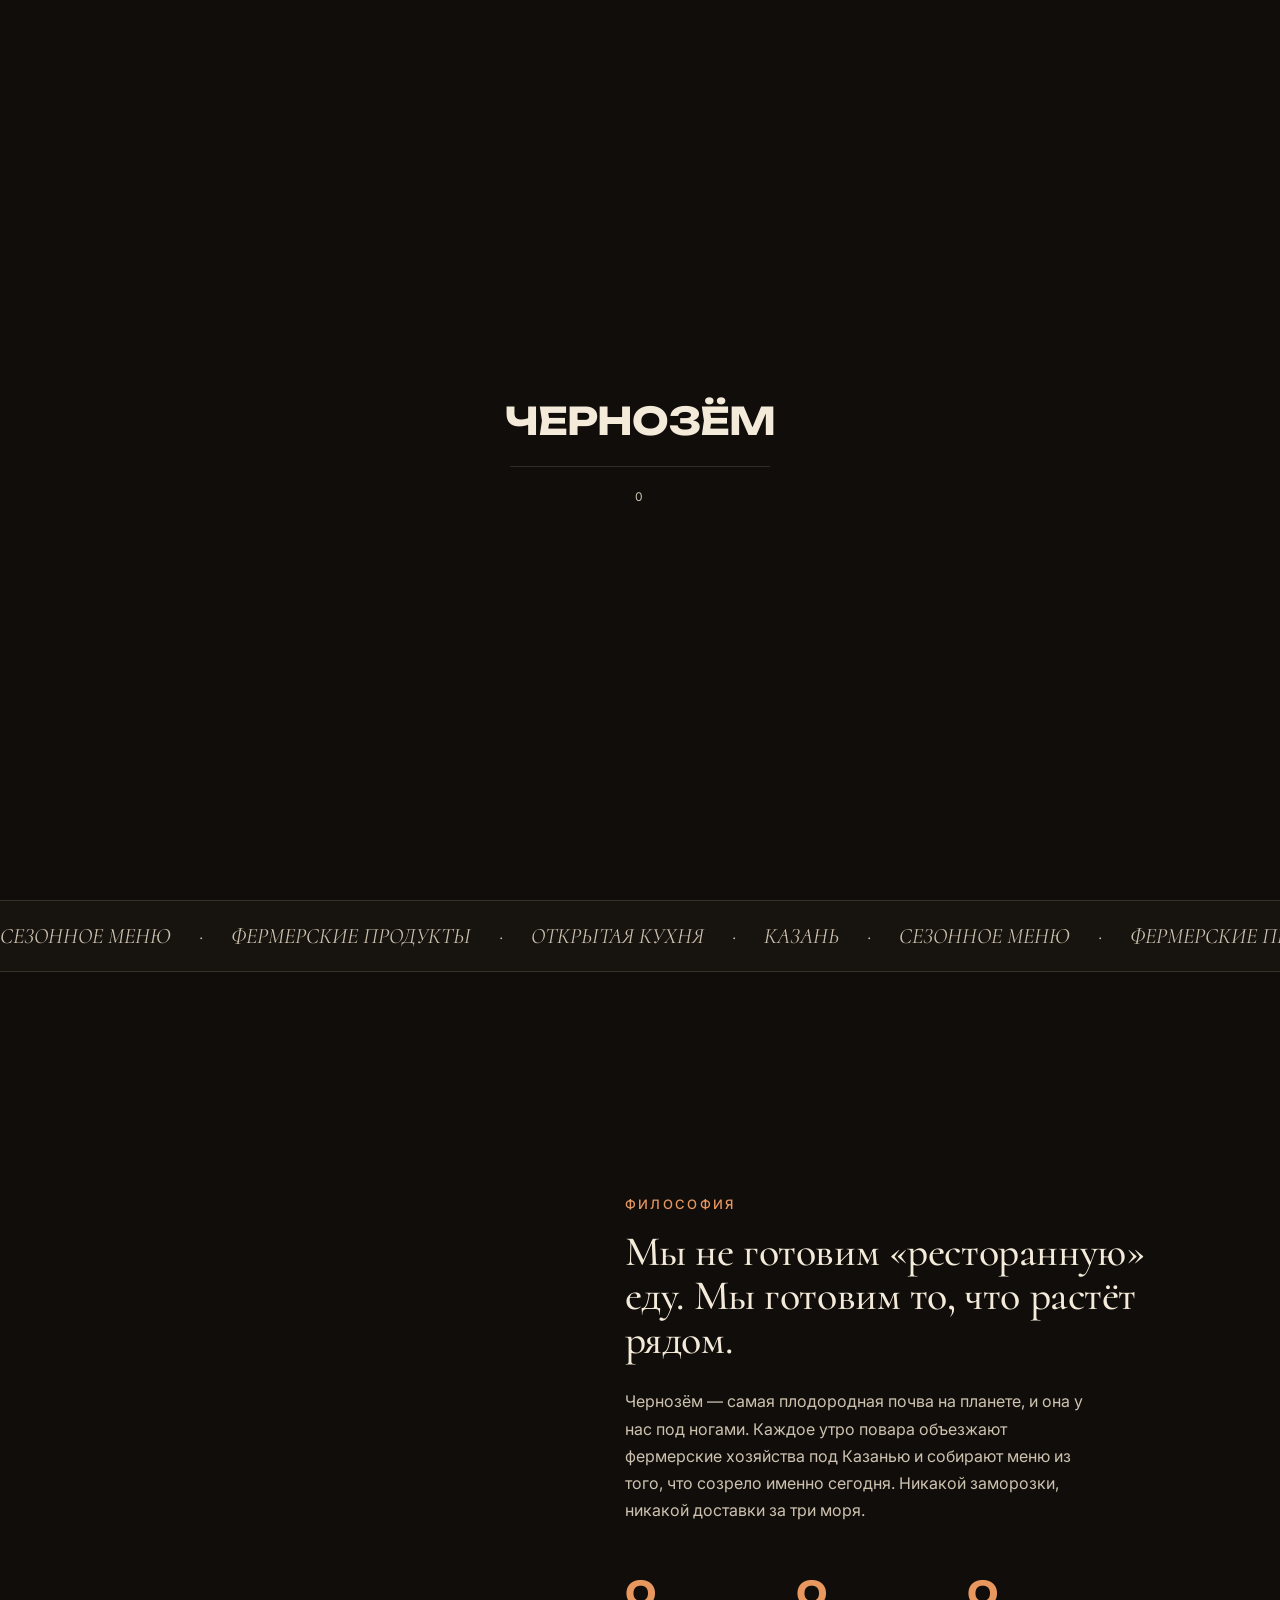
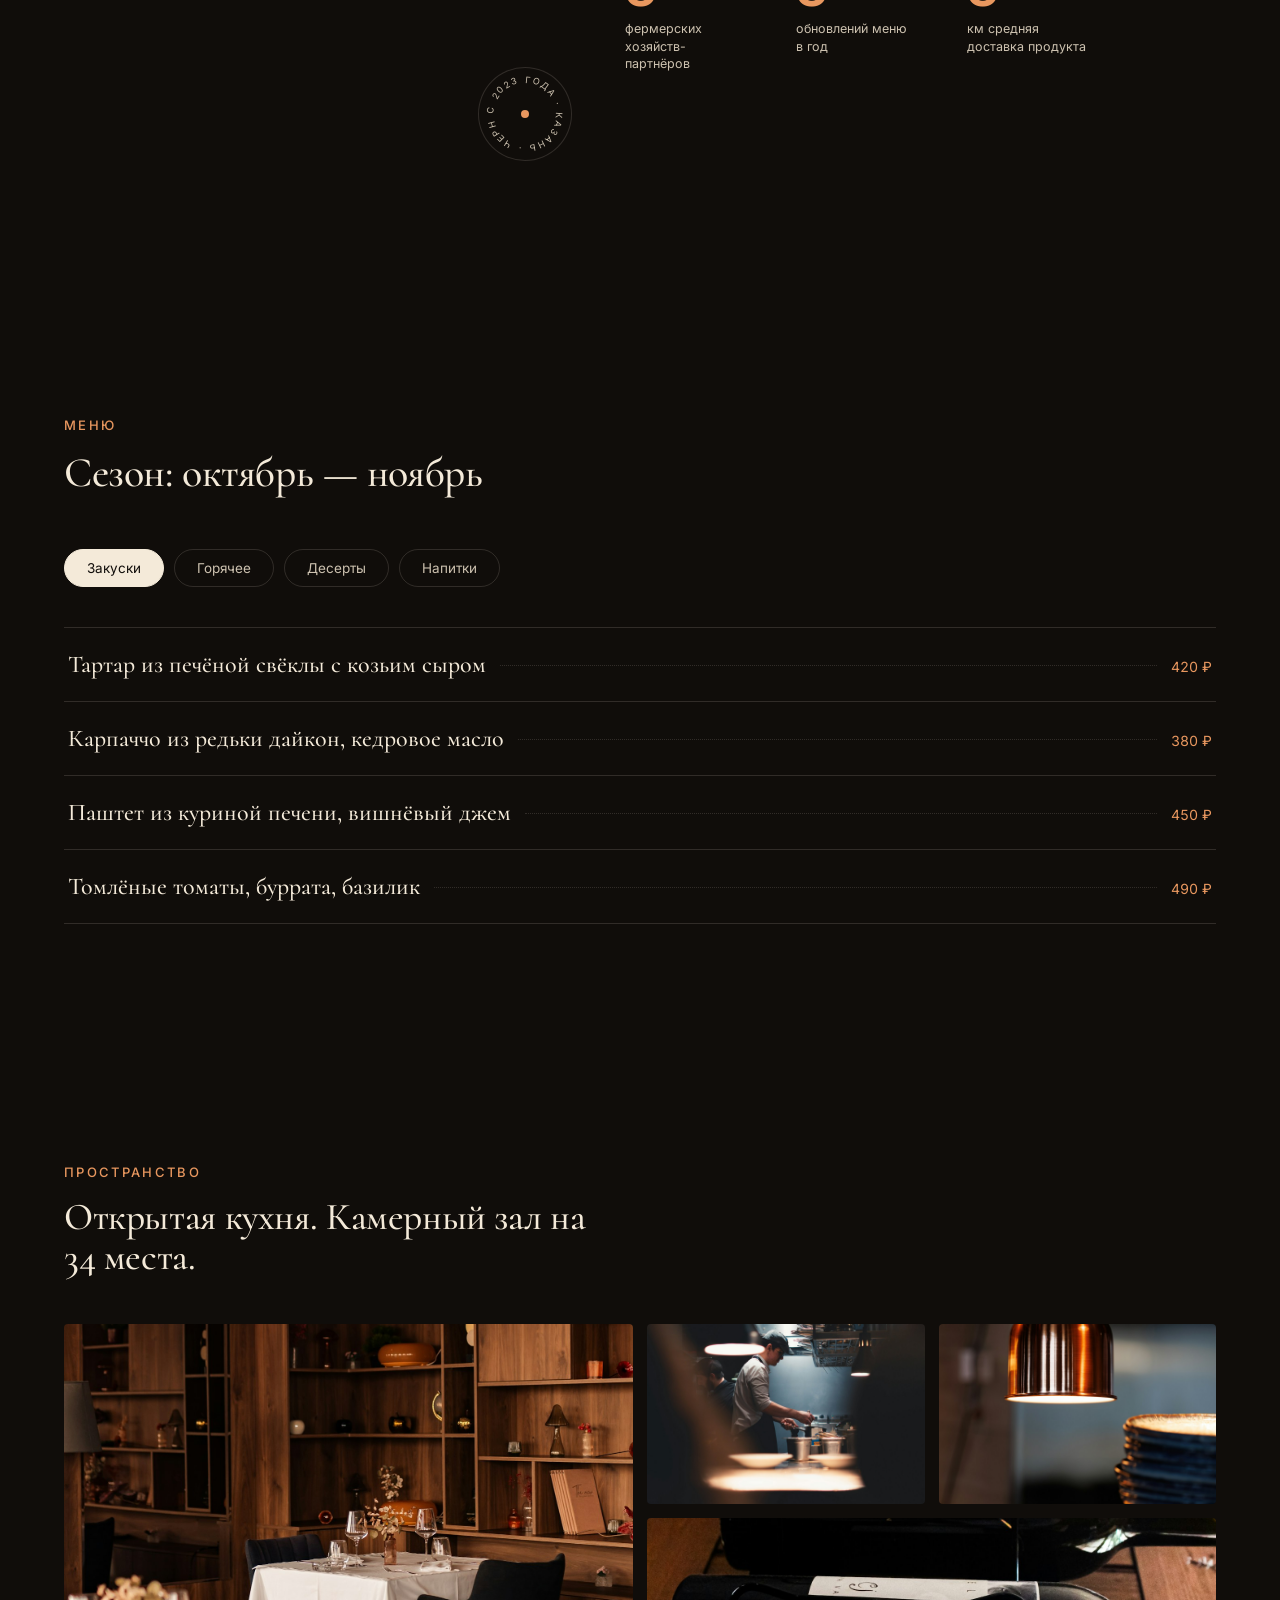
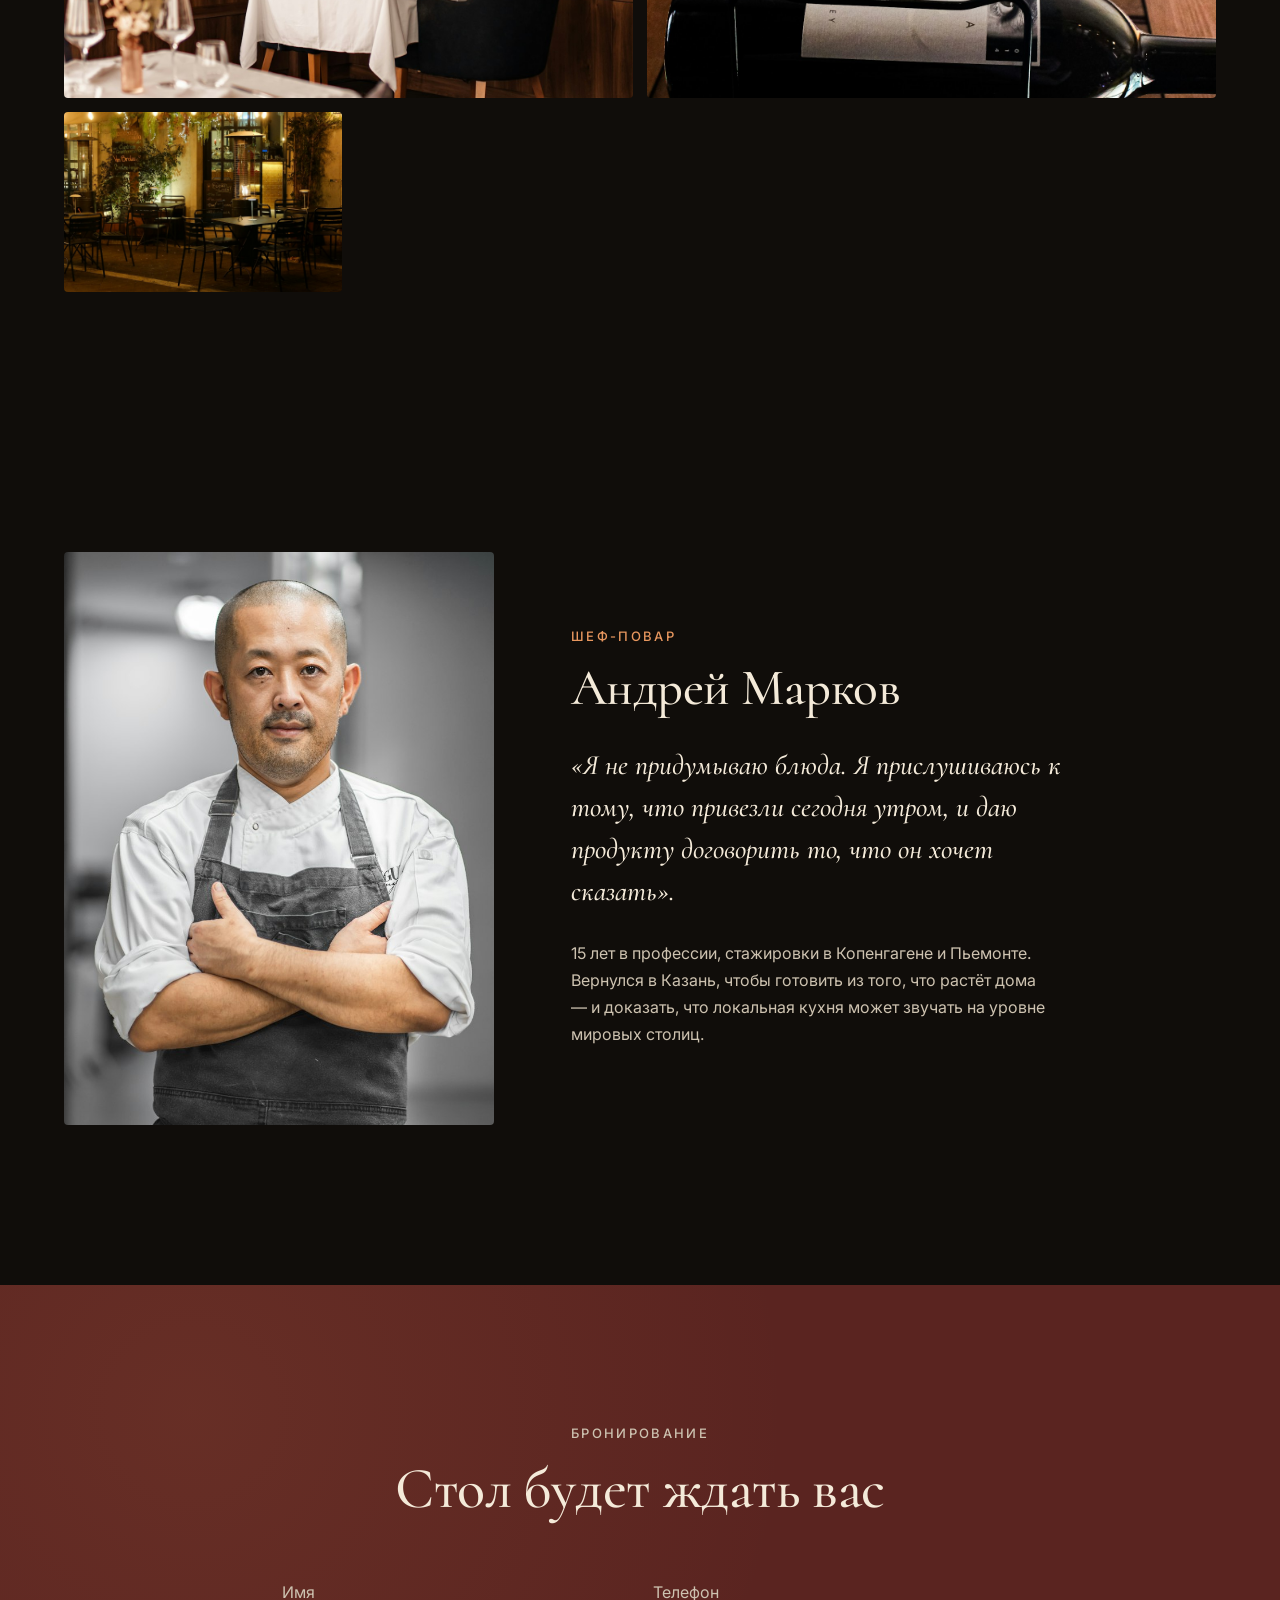
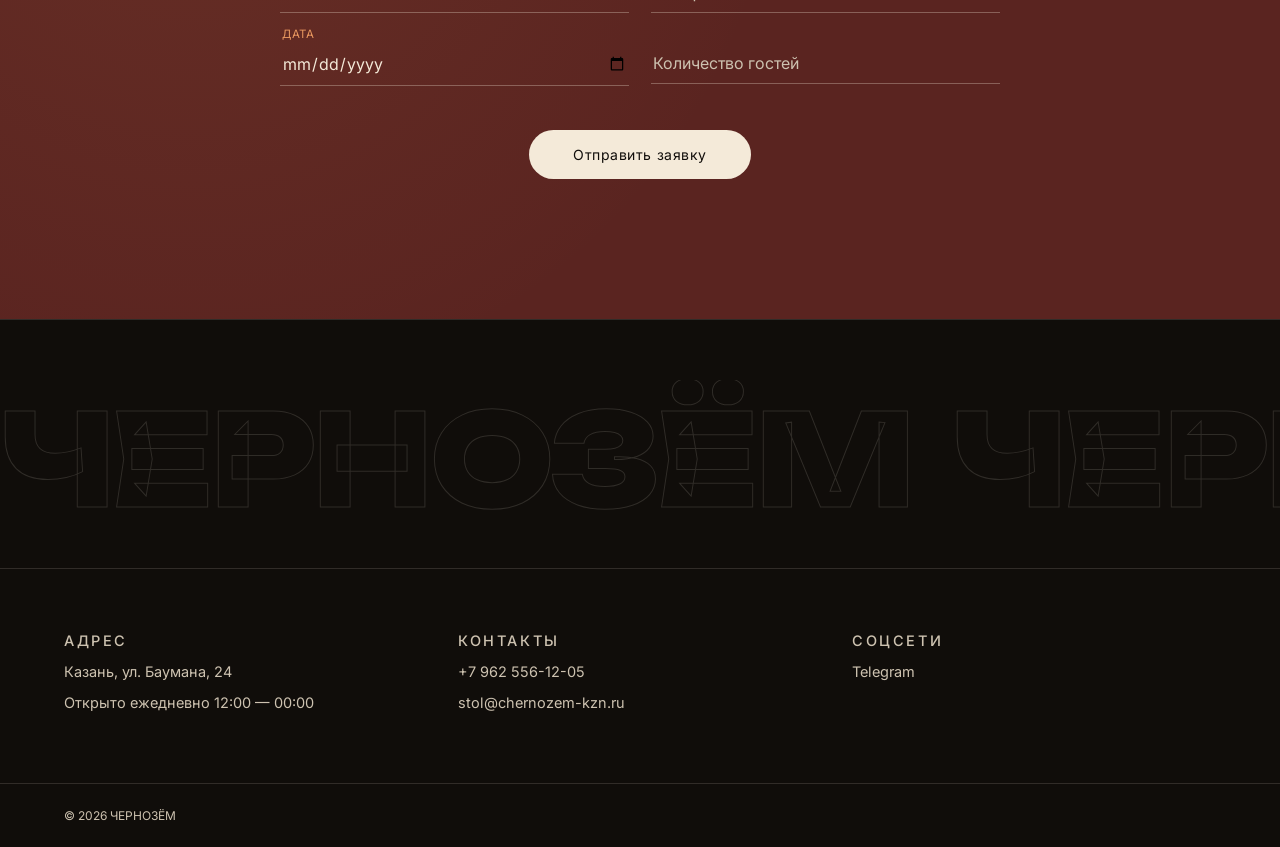
==== 01-gastro-chernozem/index.html @ 321a1db4 "Unified portfolio landing page linking all five demo sites Combines ЧЕРНОЗЁМ, FORMA, ЭФИР, ОБЪЁМ and" ====
<!DOCTYPE html>
<html lang="ru">
<head>
<meta charset="UTF-8">
<meta name="viewport" content="width=device-width, initial-scale=1.0">
<title>ЧЕРНОЗЁМ — ресторан фермерской кухни, Казань</title>
<meta name="description" content="ЧЕРНОЗЁМ — ресторан авторской кухни на местных фермерских продуктах в Казани. Сезонное меню, открытая кухня, камерный зал.">

<link rel="preconnect" href="https://fonts.googleapis.com">
<link rel="preconnect" href="https://fonts.gstatic.com" crossorigin>
<link href="https://fonts.googleapis.com/css2?family=Unbounded:wght@500;700;800;900&family=Cormorant:ital,wght@0,400;0,500;0,600;1,400;1,500;1,600&family=Inter:wght@300;400;500;600&display=swap" rel="stylesheet">

<link rel="stylesheet" href="styles.css">
<link rel="icon" href="data:image/svg+xml,<svg xmlns=%22http://www.w3.org/2000/svg%22 viewBox=%220 0 100 100%22><text y=%22.9em%22 font-size=%2290%22>⬤</text></svg>">
</head>
<body>

<div class="grain"></div>
<div class="cursor" id="cursor"><span class="cursor__label"></span></div>

<div class="preloader" id="preloader">
  <div class="preloader__mark">ЧЕРНОЗЁМ</div>
  <div class="preloader__bar"><span id="preloaderFill"></span></div>
  <div class="preloader__pct" id="preloaderPct">0</div>
</div>

<header class="header" id="header">
  <div class="header__inner">
    <a href="#top" class="header__logo">ЧЕРНОЗЁМ</a>
    <nav class="header__nav">
      <a href="#philosophy" data-cursor-hover>Философия</a>
      <a href="#menu" data-cursor-hover>Меню</a>
      <a href="#gallery" data-cursor-hover>Пространство</a>
      <a href="#chef" data-cursor-hover>Шеф</a>
    </nav>
    <a href="#reserve" class="header__cta btn-magnetic" data-cursor-hover>Забронировать</a>
    <button class="header__burger" id="burger" aria-label="Открыть меню" aria-expanded="false">
      <span></span><span></span>
    </button>
  </div>
</header>

<nav class="mobile-nav" id="mobileNav">
  <a href="#philosophy">Философия</a>
  <a href="#menu">Меню</a>
  <a href="#gallery">Пространство</a>
  <a href="#chef">Шеф</a>
  <a href="#reserve">Забронировать</a>
</nav>

<main id="top">

  <section class="hero" id="hero">
    <div class="hero__bg">
      <div class="hero__img" style="background-image:url('assets/img/hero.jpg')"></div>
      <div class="hero__overlay"></div>
    </div>
    <div class="hero__content">
      <p class="hero__eyebrow reveal-line"><span>Казань · Авторская кухня на местных продуктах</span></p>
      <h1 class="hero__title">
        <span class="split-line"><span class="split-word">ЗДЕСЬ</span></span>
        <span class="split-line"><span class="split-word split-word--accent">РАСТЁТ</span></span>
        <span class="split-line"><span class="split-word">ВКУС</span></span>
      </h1>
      <p class="hero__desc reveal-line"><span>Сезонное меню, открытая кухня и продукты от фермеров в радиусе 50&nbsp;км от Казани.</span></p>
    </div>
    <div class="hero__scroll">
      <span>Листайте</span>
      <div class="hero__scroll-line"><i></i></div>
    </div>
    <div class="hero__stats-chip">
      <span class="count-up" data-count="4.9">0</span>
      <small>рейтинг гостей</small>
    </div>
  </section>

  <div class="marquee" aria-hidden="true">
    <div class="marquee__track">
      <span>СЕЗОННОЕ МЕНЮ</span><span>·</span><span>ФЕРМЕРСКИЕ ПРОДУКТЫ</span><span>·</span><span>ОТКРЫТАЯ КУХНЯ</span><span>·</span><span>КАЗАНЬ</span><span>·</span>
      <span>СЕЗОННОЕ МЕНЮ</span><span>·</span><span>ФЕРМЕРСКИЕ ПРОДУКТЫ</span><span>·</span><span>ОТКРЫТАЯ КУХНЯ</span><span>·</span><span>КАЗАНЬ</span><span>·</span>
    </div>
  </div>

  <section class="philosophy" id="philosophy">
    <div class="philosophy__media">
      <div class="philosophy__img-wrap">
        <div class="philosophy__img" style="background-image:url('assets/img/about.jpg')"></div>
      </div>
      <div class="philosophy__badge">
        <svg viewBox="0 0 80 80" width="78" height="78"><path id="circlePath" fill="none" d="M 40,40 m -32,0 a 32,32 0 1,1 64,0 a 32,32 0 1,1 -64,0"/><text font-size="9.2" letter-spacing="2"><textPath href="#circlePath">С 2023 ГОДА · КАЗАНЬ · ЧЕРНОЗЁМ ·</textPath></text></svg>
        <span class="philosophy__badge-dot"></span>
      </div>
    </div>
    <div class="philosophy__text">
      <p class="eyebrow">Философия</p>
      <h2 class="reveal-up">Мы не готовим «ресторанную» еду. Мы готовим то, что растёт рядом.</h2>
      <p class="philosophy__p reveal-up">Чернозём — самая плодородная почва на планете, и она у нас под ногами. Каждое утро повара объезжают фермерские хозяйства под Казанью и собирают меню из того, что созрело именно сегодня. Никакой заморозки, никакой доставки за три моря.</p>
      <div class="philosophy__stats">
        <div><span class="count-up" data-count="27">0</span><small>фермерских хозяйств-партнёров</small></div>
        <div><span class="count-up" data-count="6">0</span><small>обновлений меню в год</small></div>
        <div><span class="count-up" data-count="0">0</span><small>км средняя доставка продукта</small></div>
      </div>
    </div>
  </section>

  <section class="menu" id="menu">
    <div class="menu__head">
      <p class="eyebrow">Меню</p>
      <h2 class="reveal-up">Сезон: октябрь — ноябрь</h2>
    </div>
    <div class="menu__tabs" role="tablist">
      <button class="menu__tab is-active" data-tab="zakuski" role="tab" aria-selected="true" data-cursor-hover>Закуски</button>
      <button class="menu__tab" data-tab="glavnoe" role="tab" aria-selected="false" data-cursor-hover>Горячее</button>
      <button class="menu__tab" data-tab="desert" role="tab" aria-selected="false" data-cursor-hover>Десерты</button>
      <button class="menu__tab" data-tab="napitki" role="tab" aria-selected="false" data-cursor-hover>Напитки</button>
    </div>

    <div class="menu__panel is-active" data-panel="zakuski">
      <div class="menu__item" data-cursor-hover data-thumb="assets/img/dish-1.jpg">
        <span class="menu__item-name">Тартар из печёной свёклы с козьим сыром</span>
        <span class="menu__item-dots"></span>
        <span class="menu__item-price">420 ₽</span>
      </div>
      <div class="menu__item" data-cursor-hover data-thumb="assets/img/dish-2.jpg">
        <span class="menu__item-name">Карпаччо из редьки дайкон, кедровое масло</span>
        <span class="menu__item-dots"></span>
        <span class="menu__item-price">380 ₽</span>
      </div>
      <div class="menu__item" data-cursor-hover data-thumb="assets/img/dish-3.jpg">
        <span class="menu__item-name">Паштет из куриной печени, вишнёвый джем</span>
        <span class="menu__item-dots"></span>
        <span class="menu__item-price">450 ₽</span>
      </div>
      <div class="menu__item" data-cursor-hover data-thumb="assets/img/dish-4.jpg">
        <span class="menu__item-name">Томлёные томаты, буррата, базилик</span>
        <span class="menu__item-dots"></span>
        <span class="menu__item-price">490 ₽</span>
      </div>
    </div>

    <div class="menu__panel" data-panel="glavnoe">
      <div class="menu__item" data-cursor-hover data-thumb="assets/img/dish-5.jpg">
        <span class="menu__item-name">Щека говяжья 12 часов, пюре из топинамбура</span>
        <span class="menu__item-dots"></span>
        <span class="menu__item-price">890 ₽</span>
      </div>
      <div class="menu__item" data-cursor-hover data-thumb="assets/img/dish-6.jpg">
        <span class="menu__item-name">Судак на углях, соус из печёного перца</span>
        <span class="menu__item-dots"></span>
        <span class="menu__item-price">760 ₽</span>
      </div>
      <div class="menu__item" data-cursor-hover data-thumb="assets/img/dish-1.jpg">
        <span class="menu__item-name">Утиная грудка, тыква, чернослив</span>
        <span class="menu__item-dots"></span>
        <span class="menu__item-price">820 ₽</span>
      </div>
      <div class="menu__item" data-cursor-hover data-thumb="assets/img/dish-2.jpg">
        <span class="menu__item-name">Ризотто с белыми грибами и трюфелем</span>
        <span class="menu__item-dots"></span>
        <span class="menu__item-price">680 ₽</span>
      </div>
    </div>

    <div class="menu__panel" data-panel="desert">
      <div class="menu__item" data-cursor-hover data-thumb="assets/img/dish-3.jpg">
        <span class="menu__item-name">Медовик на ржаной муке, облепиха</span>
        <span class="menu__item-dots"></span>
        <span class="menu__item-price">340 ₽</span>
      </div>
      <div class="menu__item" data-cursor-hover data-thumb="assets/img/dish-4.jpg">
        <span class="menu__item-name">Яблочный шарлотт, крем из топлёного молока</span>
        <span class="menu__item-dots"></span>
        <span class="menu__item-price">310 ₽</span>
      </div>
      <div class="menu__item" data-cursor-hover data-thumb="assets/img/dish-5.jpg">
        <span class="menu__item-name">Тыквенный чизкейк, карамель на масле</span>
        <span class="menu__item-dots"></span>
        <span class="menu__item-price">360 ₽</span>
      </div>
    </div>

    <div class="menu__panel" data-panel="napitki">
      <div class="menu__item" data-cursor-hover data-thumb="assets/img/dish-6.jpg">
        <span class="menu__item-name">Морс из тёрна и чёрной смородины</span>
        <span class="menu__item-dots"></span>
        <span class="menu__item-price">220 ₽</span>
      </div>
      <div class="menu__item" data-cursor-hover data-thumb="assets/img/dish-1.jpg">
        <span class="menu__item-name">Травяной чай с полевыми травами региона</span>
        <span class="menu__item-dots"></span>
        <span class="menu__item-price">190 ₽</span>
      </div>
      <div class="menu__item" data-cursor-hover data-thumb="assets/img/dish-2.jpg">
        <span class="menu__item-name">Сидр фермерский, яблоко/груша</span>
        <span class="menu__item-dots"></span>
        <span class="menu__item-price">280 ₽</span>
      </div>
    </div>

    <div class="menu__thumb" id="menuThumb"><div class="menu__thumb-img"></div></div>
  </section>

  <section class="gallery" id="gallery">
    <div class="gallery__head">
      <p class="eyebrow">Пространство</p>
      <h2 class="reveal-up">Открытая кухня. Камерный зал на 34 места.</h2>
    </div>
    <div class="gallery__grid">
      <button class="gallery__item gallery__item--big" data-full="assets/img/gallery-1.jpg" data-cursor-hover>
        <img src="assets/img/gallery-1.jpg" alt="Зал ресторана Чернозём" loading="lazy">
        <span class="gallery__label">Зал</span>
      </button>
      <button class="gallery__item" data-full="assets/img/gallery-2.jpg" data-cursor-hover>
        <img src="assets/img/gallery-2.jpg" alt="Открытая кухня" loading="lazy">
        <span class="gallery__label">Кухня</span>
      </button>
      <button class="gallery__item" data-full="assets/img/gallery-3.jpg" data-cursor-hover>
        <img src="assets/img/gallery-3.jpg" alt="Подача блюда" loading="lazy">
        <span class="gallery__label">Подача</span>
      </button>
      <button class="gallery__item gallery__item--wide" data-full="assets/img/gallery-4.jpg" data-cursor-hover>
        <img src="assets/img/gallery-4.jpg" alt="Барная стойка" loading="lazy">
        <span class="gallery__label">Бар</span>
      </button>
      <button class="gallery__item" data-full="assets/img/gallery-5.jpg" data-cursor-hover>
        <img src="assets/img/gallery-5.jpg" alt="Терраса" loading="lazy">
        <span class="gallery__label">Терраса</span>
      </button>
    </div>
  </section>

  <section class="chef" id="chef">
    <div class="chef__portrait">
      <div class="chef__img" style="background-image:url('assets/img/chef.jpg')"></div>
    </div>
    <div class="chef__content">
      <p class="eyebrow">Шеф-повар</p>
      <h2 class="reveal-up">Андрей Марков</h2>
      <p class="chef__quote reveal-up">«Я не придумываю блюда. Я прислушиваюсь к тому, что привезли сегодня утром, и даю продукту договорить то, что он хочет сказать».</p>
      <p class="chef__bio reveal-up">15 лет в профессии, стажировки в Копенгагене и Пьемонте. Вернулся в Казань, чтобы готовить из того, что растёт дома — и доказать, что локальная кухня может звучать на уровне мировых столиц.</p>
    </div>
  </section>

  <section class="reserve" id="reserve">
    <div class="reserve__inner">
      <p class="eyebrow eyebrow--light">Бронирование</p>
      <h2 class="reveal-up">Стол будет ждать вас</h2>
      <form class="reserve__form" id="reserveForm" novalidate>
        <div class="field">
          <input type="text" id="r-name" name="name" required placeholder=" ">
          <label for="r-name">Имя</label>
          <span class="field__error">Введите имя</span>
        </div>
        <div class="field">
          <input type="tel" id="r-phone" name="phone" required placeholder=" ">
          <label for="r-phone">Телефон</label>
          <span class="field__error">Введите телефон для подтверждения</span>
        </div>
        <div class="field">
          <input type="date" id="r-date" name="date" required placeholder=" ">
          <label for="r-date">Дата</label>
          <span class="field__error">Выберите дату</span>
        </div>
        <div class="field">
          <select id="r-guests" name="guests" required>
            <option value="" disabled selected hidden></option>
            <option>1 гость</option>
            <option>2 гостя</option>
            <option>3–4 гостя</option>
            <option>5+ гостей</option>
          </select>
          <label for="r-guests">Количество гостей</label>
        </div>
        <button type="submit" class="btn-magnetic reserve__submit" data-cursor-hover>
          <span>Отправить заявку</span>
        </button>
      </form>
      <div class="reserve__success" id="reserveSuccess">
        <p>Заявка получена. Мы перезвоним в течение 20 минут, чтобы подтвердить бронь.</p>
      </div>
    </div>
  </section>

</main>

<footer class="footer">
  <div class="footer__marquee" aria-hidden="true">
    <div class="footer__marquee-track"><span>ЧЕРНОЗЁМ</span><span>ЧЕРНОЗЁМ</span><span>ЧЕРНОЗЁМ</span><span>ЧЕРНОЗЁМ</span></div>
  </div>
  <div class="footer__grid">
    <div>
      <p class="eyebrow eyebrow--light">Адрес</p>
      <p>Казань, ул. Баумана, 24</p>
      <p>Открыто ежедневно 12:00 — 00:00</p>
    </div>
    <div>
      <p class="eyebrow eyebrow--light">Контакты</p>
      <p><a href="tel:+79625561205" data-cursor-hover>+7 962 556-12-05</a></p>
      <p><a href="mailto:stol@chernozem-kzn.ru" data-cursor-hover>stol@chernozem-kzn.ru</a></p>
    </div>
    <div>
      <p class="eyebrow eyebrow--light">Соцсети</p>
      <p><a href="https://t.me/chernozemkazan" target="_blank" rel="noopener" data-cursor-hover>Telegram</a></p>
    </div>
  </div>
  <div class="footer__bottom">
    <span>© 2026 ЧЕРНОЗЁМ</span>
  </div>
</footer>

<div class="lightbox" id="lightbox">
  <button class="lightbox__close" id="lightboxClose" aria-label="Закрыть">✕</button>
  <img src="" alt="" id="lightboxImg">
</div>

<script src="https://cdnjs.cloudflare.com/ajax/libs/gsap/3.12.5/gsap.min.js"></script>
<script src="https://cdnjs.cloudflare.com/ajax/libs/gsap/3.12.5/ScrollTrigger.min.js"></script>
<script src="https://cdn.jsdelivr.net/npm/lenis@1.1.14/dist/lenis.min.js"></script>
<script src="script.js"></script>
</body>
</html>
---- 01-gastro-chernozem/styles.css ----
/* ===== Tokens ===== */
:root{
  --bg: #100d0a;
  --bg-soft: #17130f;
  --cream: #f4ead9;
  --cream-dim: #cdc2b0;
  --terracotta: #c7703c;
  --terracotta-light: #e8975f;
  --wine: #5a2420;
  --line: rgba(244,234,217,0.14);
  --ease: cubic-bezier(.16,1,.3,1);
  --ease-soft: cubic-bezier(.22,1,.36,1);
  --container: 1280px;
  --gutter: clamp(20px, 5vw, 64px);
}

*{box-sizing:border-box; margin:0; padding:0;}
html{scroll-behavior:auto;}
body{
  background: var(--bg);
  color: var(--cream);
  font-family:'Inter', sans-serif;
  font-weight:400;
  overflow-x:hidden;
  cursor:none;
}
@media (max-width: 860px){ body{ cursor:auto; } }

h1,h2,h3{
  font-family:'Cormorant', serif;
  font-weight:500;
  line-height:1.05;
  letter-spacing:-0.01em;
}
a{ color:inherit; text-decoration:none; }
img{max-width:100%; display:block;}
button{font-family:inherit; background:none; border:none; color:inherit; cursor:pointer;}
section{position:relative;}
.eyebrow{
  font-size:13px; letter-spacing:.18em; text-transform:uppercase;
  color: var(--terracotta-light); font-weight:500; margin-bottom:18px;
}
.eyebrow--light{ color: var(--cream-dim); }

/* ===== Grain overlay ===== */
.grain{
  position:fixed; inset:0; z-index:9000; pointer-events:none;
  opacity:.05; mix-blend-mode:overlay;
  background-image:url("data:image/svg+xml,%3Csvg xmlns='http://www.w3.org/2000/svg' width='120' height='120'%3E%3Cfilter id='n'%3E%3CfeTurbulence type='fractalNoise' baseFrequency='0.9' numOctaves='2' stitchTiles='stitch'/%3E%3C/filter%3E%3Crect width='100%25' height='100%25' filter='url(%23n)'/%3E%3C/svg%3E");
}

/* ===== Custom cursor ===== */
.cursor{
  position:fixed; top:0; left:0; width:10px; height:10px; border-radius:50%;
  background:var(--cream); pointer-events:none; z-index:9999;
  transform:translate(-50%,-50%);
  transition: width .3s var(--ease), height .3s var(--ease), background .3s var(--ease);
  display:flex; align-items:center; justify-content:center;
  mix-blend-mode:difference;
}
.cursor__label{ font-size:12px; letter-spacing:.05em; opacity:0; white-space:nowrap; color:#0d0d0d; transition:opacity .2s; }
.cursor.is-hover{ width:72px; height:72px; background:var(--terracotta-light); }
.cursor.is-hover .cursor__label{ opacity:1; }
@media (max-width: 860px){ .cursor{ display:none; } }

/* ===== Preloader ===== */
.preloader{
  position:fixed; inset:0; z-index:10000; background:var(--bg);
  display:flex; flex-direction:column; align-items:center; justify-content:center; gap:22px;
}
.preloader__mark{
  font-family:'Unbounded', sans-serif; font-weight:700; font-size:clamp(24px,4vw,38px); letter-spacing:-.02em;
}
.preloader__bar{ width:min(260px, 60vw); height:1px; background:var(--line); position:relative; }
.preloader__bar span{ position:absolute; left:0; top:0; height:100%; width:0%; background:var(--terracotta-light); }
.preloader__pct{ font-size:12px; letter-spacing:.1em; color:var(--cream-dim); }

/* ===== Header ===== */
.header{
  position:fixed; top:0; left:0; right:0; z-index:500;
  padding: 22px var(--gutter);
  display:flex; justify-content:center;
  transition: transform .5s var(--ease), background .4s ease, padding .4s ease;
}
.header.is-scrolled{ background:rgba(16,13,10,.75); backdrop-filter:blur(10px); padding-top:14px; padding-bottom:14px; }
.header.is-hidden{ transform:translateY(-120%); }
.header__inner{ width:100%; max-width:var(--container); display:flex; align-items:center; justify-content:space-between; }
.header__logo{ font-family:'Unbounded', sans-serif; font-weight:700; font-size:15px; letter-spacing:-.01em; }
.header__nav{ display:flex; gap:34px; }
.header__nav a{ font-size:14px; color:var(--cream-dim); position:relative; padding-bottom:3px; }
.header__nav a::after{ content:''; position:absolute; left:0; bottom:0; width:0; height:1px; background:var(--terracotta-light); transition:width .35s var(--ease); }
.header__nav a:hover{ color:var(--cream); }
.header__nav a:hover::after{ width:100%; }
.header__cta{
  border:1px solid var(--line); padding:11px 24px; border-radius:999px; font-size:13px;
  letter-spacing:.03em; position:relative; overflow:hidden;
}
.header__burger{ display:none; flex-direction:column; gap:5px; width:28px; }
.header__burger span{ height:1px; background:var(--cream); width:100%; transition:transform .3s, opacity .3s; }

.mobile-nav{
  position:fixed; inset:0; z-index:490; background:var(--bg);
  display:flex; flex-direction:column; align-items:flex-start; justify-content:center; gap:26px;
  padding: 0 var(--gutter);
  transform:translateY(-100%); transition:transform .5s var(--ease);
}
.mobile-nav.is-open{ transform:translateY(0); }
.mobile-nav a{ font-family:'Cormorant', serif; font-style:italic; font-size:36px; }

@media (max-width:860px){
  .header__nav, .header__cta{ display:none; }
  .header__burger{ display:flex; }
}

/* ===== Buttons ===== */
.btn-magnetic{ display:inline-flex; align-items:center; justify-content:center; will-change:transform; }

/* ===== Hero ===== */
.hero{
  height:100svh; min-height:640px; display:flex; align-items:flex-end;
  padding: 0 var(--gutter) 90px;
  position:relative; overflow:hidden;
}
.hero__bg{ position:absolute; inset:0; z-index:0; }
.hero__img{
  position:absolute; inset:-10% -10% -10% -10%; background-size:cover; background-position:center;
  background-color:#2a1f16;
  background-image:
    linear-gradient(160deg, rgba(90,36,32,.55), rgba(16,13,10,.75)),
    url('assets/img/hero.jpg');
  will-change:transform;
}
.hero__overlay{ position:absolute; inset:0; background:linear-gradient(0deg, var(--bg) 0%, rgba(16,13,10,.15) 45%, rgba(16,13,10,.35) 100%); }
.hero__content{ position:relative; z-index:2; max-width:var(--container); width:100%; margin:0 auto; }
.hero__eyebrow{ overflow:hidden; margin-bottom:22px; }
.hero__eyebrow span{ display:inline-block; font-size:14px; letter-spacing:.14em; text-transform:uppercase; color:var(--terracotta-light); }
.hero__title{
  font-family:'Unbounded', sans-serif; font-weight:800;
  font-size:clamp(50px, 9.5vw, 118px); line-height:.98; letter-spacing:-.03em; text-transform:uppercase;
}
.hero__title .split-line{ display:block; overflow:hidden; }
.hero__title .split-word{ display:inline-block; }
.split-word--accent{
  font-family:'Cormorant', serif; font-style:italic; font-weight:500;
  color:var(--terracotta-light); text-transform:none; letter-spacing:0;
}
.hero__desc{ overflow:hidden; margin-top:26px; max-width:460px; }
.hero__desc span{ display:inline-block; font-size:17px; color:var(--cream-dim); line-height:1.5; }

.hero__scroll{
  position:absolute; right:var(--gutter); bottom:40px; z-index:2;
  display:flex; flex-direction:column; align-items:center; gap:12px;
  font-size:11px; letter-spacing:.12em; text-transform:uppercase; color:var(--cream-dim);
}
.hero__scroll-line{ width:1px; height:50px; background:var(--line); position:relative; overflow:hidden; }
.hero__scroll-line i{ position:absolute; top:-50%; left:0; width:100%; height:50%; background:var(--terracotta-light); animation:scrollLine 1.8s ease-in-out infinite; }
@keyframes scrollLine{ 0%{top:-50%;} 100%{top:100%;} }

.hero__stats-chip{
  position:absolute; left:var(--gutter); bottom:40px; z-index:2;
  display:flex; align-items:baseline; gap:10px;
}
.hero__stats-chip .count-up{ font-family:'Unbounded', sans-serif; font-weight:700; font-size:28px; color:var(--terracotta-light); }
.hero__stats-chip small{ font-size:12px; color:var(--cream-dim); max-width:80px; line-height:1.3; }

@media (max-width:640px){
  .hero{ align-items:center; padding-bottom:40px; }
  .hero__stats-chip, .hero__scroll{ display:none; }
}

/* ===== Marquee ===== */
.marquee{ border-top:1px solid var(--line); border-bottom:1px solid var(--line); padding:22px 0; overflow:hidden; background:var(--bg-soft); }
.marquee__track{ display:flex; width:max-content; gap:28px; animation: marquee 26s linear infinite; }
.marquee__track span{ font-family:'Cormorant', serif; font-style:italic; font-size:22px; color:var(--cream-dim); white-space:nowrap; }
@keyframes marquee{ from{ transform:translateX(0); } to{ transform:translateX(-50%); } }
@media (prefers-reduced-motion: reduce){ .marquee__track{ animation:none; } }

/* ===== Philosophy ===== */
.philosophy{
  display:grid; grid-template-columns: .9fr 1.1fr; gap:clamp(30px,6vw,90px);
  padding:160px var(--gutter); max-width:var(--container); margin:0 auto;
  align-items:center;
}
.philosophy__media{ position:relative; }
.philosophy__img-wrap{ aspect-ratio: 4/5; overflow:hidden; border-radius:4px; clip-path: inset(0 0 100% 0); }
.philosophy__img{ width:100%; height:100%; background-size:cover; background-position:center; background-color:#2a211a; transform:scale(1.15); }
.philosophy__badge{
  position:absolute; right:-24px; bottom:-24px; width:94px; height:94px;
  background:var(--bg); border:1px solid var(--line); border-radius:50%;
  display:flex; align-items:center; justify-content:center;
}
.philosophy__badge svg{ animation: spin 14s linear infinite; fill:var(--cream-dim); }
.philosophy__badge-dot{ position:absolute; width:8px; height:8px; border-radius:50%; background:var(--terracotta-light); }
@keyframes spin{ to{ transform:rotate(360deg); } }
@media (prefers-reduced-motion: reduce){ .philosophy__badge svg{ animation:none; } }

.philosophy__text h2{ font-size:clamp(28px,3.4vw,42px); margin-bottom:26px; max-width:520px; }
.philosophy__p{ color:var(--cream-dim); font-size:16px; line-height:1.7; max-width:480px; margin-bottom:48px; }
.philosophy__stats{ display:flex; gap:clamp(20px,4vw,52px); flex-wrap:wrap; }
.philosophy__stats .count-up{ display:block; font-family:'Unbounded', sans-serif; font-weight:700; font-size:34px; color:var(--terracotta-light); }
.philosophy__stats small{ font-size:12.5px; color:var(--cream-dim); max-width:120px; display:block; margin-top:6px; line-height:1.4; }

@media (max-width:860px){
  .philosophy{ grid-template-columns:1fr; padding:110px var(--gutter); }
  .philosophy__badge{ display:none; }
}

/* ===== Menu ===== */
.menu{ padding:120px var(--gutter) 160px; max-width:var(--container); margin:0 auto; position:relative; }
.menu__head{ margin-bottom:54px; }
.menu__head h2{ font-size:clamp(28px,3.4vw,42px); }
.menu__tabs{ display:flex; gap:10px; margin-bottom:40px; flex-wrap:wrap; }
.menu__tab{
  padding:10px 22px; border:1px solid var(--line); border-radius:999px; font-size:13.5px;
  color:var(--cream-dim); transition: all .35s var(--ease);
}
.menu__tab.is-active{ background:var(--cream); color:var(--bg); border-color:var(--cream); }
.menu__panel{ display:none; }
.menu__panel.is-active{ display:block; }
.menu__item{
  display:flex; align-items:baseline; gap:14px; padding:22px 4px;
  border-bottom:1px solid var(--line); transition: padding .3s var(--ease);
}
.menu__item:first-child{ border-top:1px solid var(--line); }
.menu__item:hover{ padding-left:14px; }
.menu__item-name{ font-family:'Cormorant', serif; font-size:clamp(19px,2.3vw,24px); font-weight:500; }
.menu__item-dots{ flex:1; border-bottom:1px dotted var(--line); transform:translateY(-6px); }
.menu__item-price{ font-size:14px; color:var(--terracotta-light); font-variant-numeric: tabular-nums; }

.menu__thumb{
  position:fixed; top:0; left:0; width:220px; height:280px; z-index:400;
  pointer-events:none; opacity:0; border-radius:6px; overflow:hidden;
  transform:translate(-50%,-50%) scale(.92) rotate(-4deg);
  box-shadow:0 30px 60px rgba(0,0,0,.45);
}
.menu__thumb-img{ width:100%; height:100%; background-size:cover; background-position:center; background-color:#2a211a; }
@media (max-width:860px){ .menu__thumb{ display:none; } }

/* ===== Gallery ===== */
.gallery{ padding:80px var(--gutter) 160px; max-width:var(--container); margin:0 auto; }
.gallery__head{ margin-bottom:46px; max-width:560px; }
.gallery__head h2{ font-size:clamp(26px,3.2vw,38px); }
.gallery__grid{
  display:grid; grid-template-columns: repeat(4, 1fr); grid-auto-rows:180px; gap:14px;
}
.gallery__item{ position:relative; overflow:hidden; border-radius:4px; grid-column:span 1; grid-row:span 1; }
.gallery__item--big{ grid-column:span 2; grid-row:span 2; }
.gallery__item--wide{ grid-column:span 2; }
.gallery__item img{ width:100%; height:100%; object-fit:cover; transition: transform .7s var(--ease); background:#2a211a; }
.gallery__item:hover img{ transform:scale(1.08); }
.gallery__label{
  position:absolute; left:16px; bottom:16px; font-size:12px; letter-spacing:.1em; text-transform:uppercase;
  padding:6px 12px; background:rgba(16,13,10,.55); backdrop-filter:blur(6px); border-radius:999px;
  opacity:0; transform:translateY(8px); transition: all .35s var(--ease);
}
.gallery__item:hover .gallery__label{ opacity:1; transform:translateY(0); }

@media (max-width:860px){
  .gallery__grid{ grid-template-columns: repeat(2,1fr); grid-auto-rows:150px; }
  .gallery__item--big{ grid-column:span 2; grid-row:span 1; }
}

/* ===== Chef ===== */
.chef{
  display:grid; grid-template-columns: .8fr 1.2fr; gap:clamp(30px,6vw,90px);
  padding:100px var(--gutter) 160px; max-width:var(--container); margin:0 auto; align-items:center;
}
.chef__portrait{ aspect-ratio:3/4; overflow:hidden; border-radius:4px; }
.chef__img{ width:100%; height:100%; background-size:cover; background-position:center top; background-color:#2a211a; }
.chef__content h2{ font-size:clamp(32px,4vw,52px); margin-bottom:28px; }
.chef__quote{ font-family:'Cormorant', serif; font-style:italic; font-weight:500; font-size:clamp(21px,2.6vw,28px); color:var(--cream); line-height:1.5; margin-bottom:28px; max-width:520px; }
.chef__bio{ color:var(--cream-dim); line-height:1.7; max-width:480px; }
@media (max-width:860px){ .chef{ grid-template-columns:1fr; padding:80px var(--gutter) 110px; } }

/* ===== Reserve ===== */
.reserve{ background:var(--wine); padding:140px var(--gutter); position:relative; overflow:hidden; }
.reserve::before{
  content:''; position:absolute; inset:0; opacity:.5;
  background: radial-gradient(circle at 15% 20%, rgba(232,151,95,.18), transparent 50%);
}
.reserve__inner{ max-width:720px; margin:0 auto; position:relative; z-index:1; text-align:center; }
.reserve__inner h2{ font-size:clamp(34px,5vw,58px); margin-bottom:50px; }
.reserve__form{ display:grid; grid-template-columns:1fr 1fr; gap:22px; text-align:left; }
.field{ position:relative; grid-column:span 1; }
.field input, .field select{
  width:100%; background:transparent; border:none; border-bottom:1px solid rgba(244,234,217,.3);
  padding:12px 2px 10px; color:var(--cream); font-size:16px; font-family:'Inter',sans-serif;
  transition:border-color .3s;
}
.field select{ appearance:none; cursor:pointer; }
.field select option{ color:#111; }
.field input:focus, .field select:focus{ outline:none; border-color:var(--terracotta-light); }
.field label{
  position:absolute; left:2px; top:12px; font-size:16px; color:var(--cream-dim); pointer-events:none;
  transition: all .25s var(--ease);
}
.field input:focus + label, .field input:not(:placeholder-shown) + label,
.field select:focus + label, .field select:valid + label{
  top:-14px; font-size:11.5px; letter-spacing:.06em; text-transform:uppercase; color:var(--terracotta-light);
}
.field__error{ display:block; font-size:12px; color:#f2a65a; margin-top:6px; opacity:0; max-height:0; overflow:hidden; transition:all .25s; }
.field.is-invalid input, .field.is-invalid select{ border-color:#e05d4a; }
.field.is-invalid .field__error{ opacity:1; max-height:20px; }

.reserve__submit{
  grid-column:span 2; justify-self:center; margin-top:16px;
  background:var(--cream); color:var(--bg); padding:16px 44px; border-radius:999px;
  font-size:14px; letter-spacing:.04em;
}
.reserve__success{
  display:none; margin-top:10px; font-family:'Cormorant', serif; font-size:22px; font-style:italic;
}
.reserve.is-sent .reserve__form{ display:none; }
.reserve.is-sent .reserve__success{ display:block; }

@media (max-width:640px){ .reserve__form{ grid-template-columns:1fr; } .reserve__submit{ grid-column:span 1; width:100%; } }

/* ===== Footer ===== */
.footer{ background:var(--bg); padding-top:60px; border-top:1px solid var(--line); }
.footer__marquee{ overflow:hidden; border-bottom:1px solid var(--line); padding-bottom:30px; margin-bottom:60px; }
.footer__marquee-track{ display:flex; width:max-content; gap:40px; animation: marquee 18s linear infinite; }
.footer__marquee-track span{
  font-family:'Unbounded', sans-serif; font-weight:800; letter-spacing:-.03em;
  font-size:clamp(50px,10vw,140px); -webkit-text-stroke:1px var(--line);
  color:transparent; white-space:nowrap;
}
.footer__grid{ max-width:var(--container); margin:0 auto; padding:0 var(--gutter); display:grid; grid-template-columns:repeat(3,1fr); gap:30px; margin-bottom:60px; }
.footer__grid p{ color:var(--cream-dim); font-size:14.5px; margin-bottom:8px; line-height:1.6; }
.footer__grid a:hover{ color:var(--terracotta-light); }
.footer__note{ font-size:11px !important; opacity:.5; }
.footer__bottom{
  max-width:var(--container); margin:0 auto; padding:24px var(--gutter);
  border-top:1px solid var(--line); display:flex; justify-content:space-between;
  font-size:12px; color:var(--cream-dim); flex-wrap:wrap; gap:10px;
}
@media (max-width:640px){ .footer__grid{ grid-template-columns:1fr; } }

/* ===== Lightbox ===== */
.lightbox{
  position:fixed; inset:0; z-index:8000; background:rgba(10,8,6,.92);
  display:flex; align-items:center; justify-content:center; padding:40px;
  opacity:0; pointer-events:none; transition:opacity .4s var(--ease);
}
.lightbox.is-open{ opacity:1; pointer-events:auto; }
.lightbox img{ max-width:min(1000px,90vw); max-height:85vh; object-fit:contain; border-radius:4px; transform:scale(.94); transition:transform .4s var(--ease); }
.lightbox.is-open img{ transform:scale(1); }
.lightbox__close{ position:absolute; top:30px; right:var(--gutter); font-size:20px; }

/* ===== Reveal helpers (JS-driven via GSAP, CSS fallback) ===== */
.reveal-up{ opacity:1; }
@media (prefers-reduced-motion: reduce){
  *{ animation-duration:.001ms !important; animation-iteration-count:1 !important; transition-duration:.001ms !important; }
}
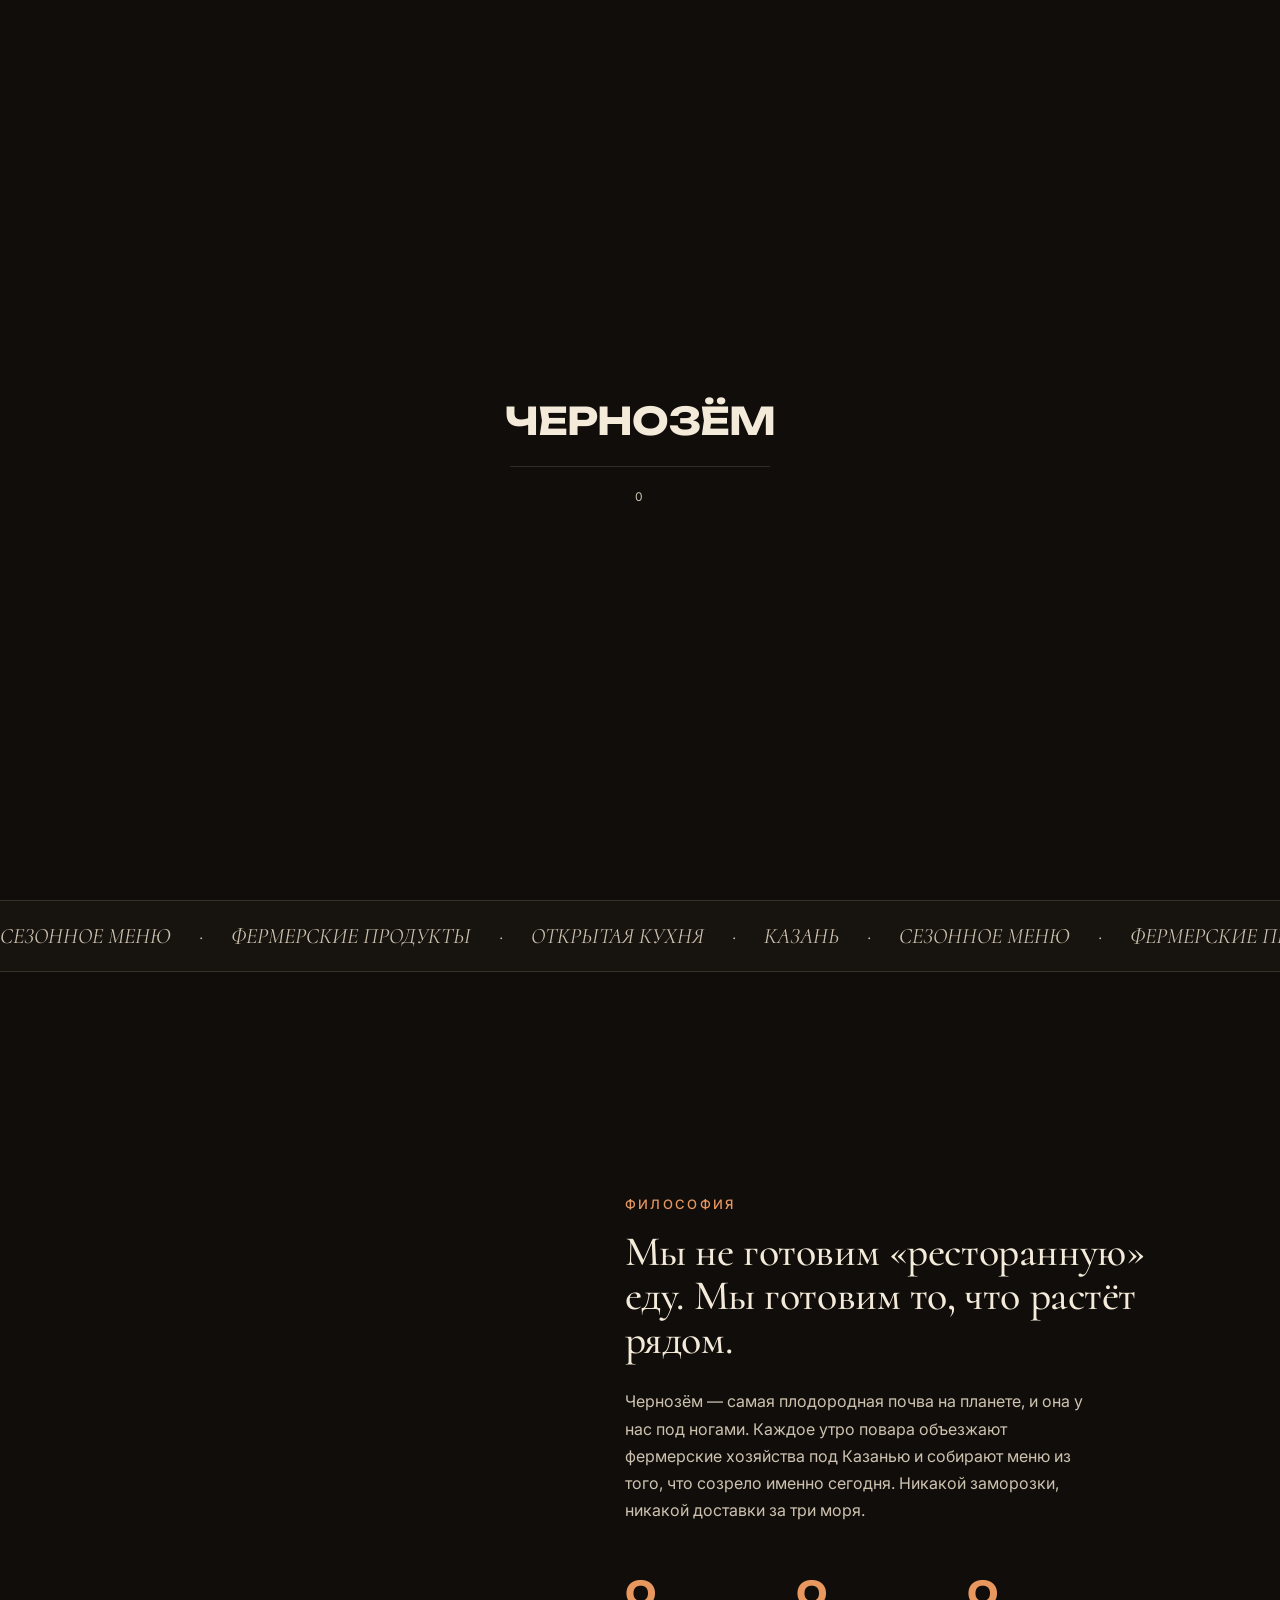
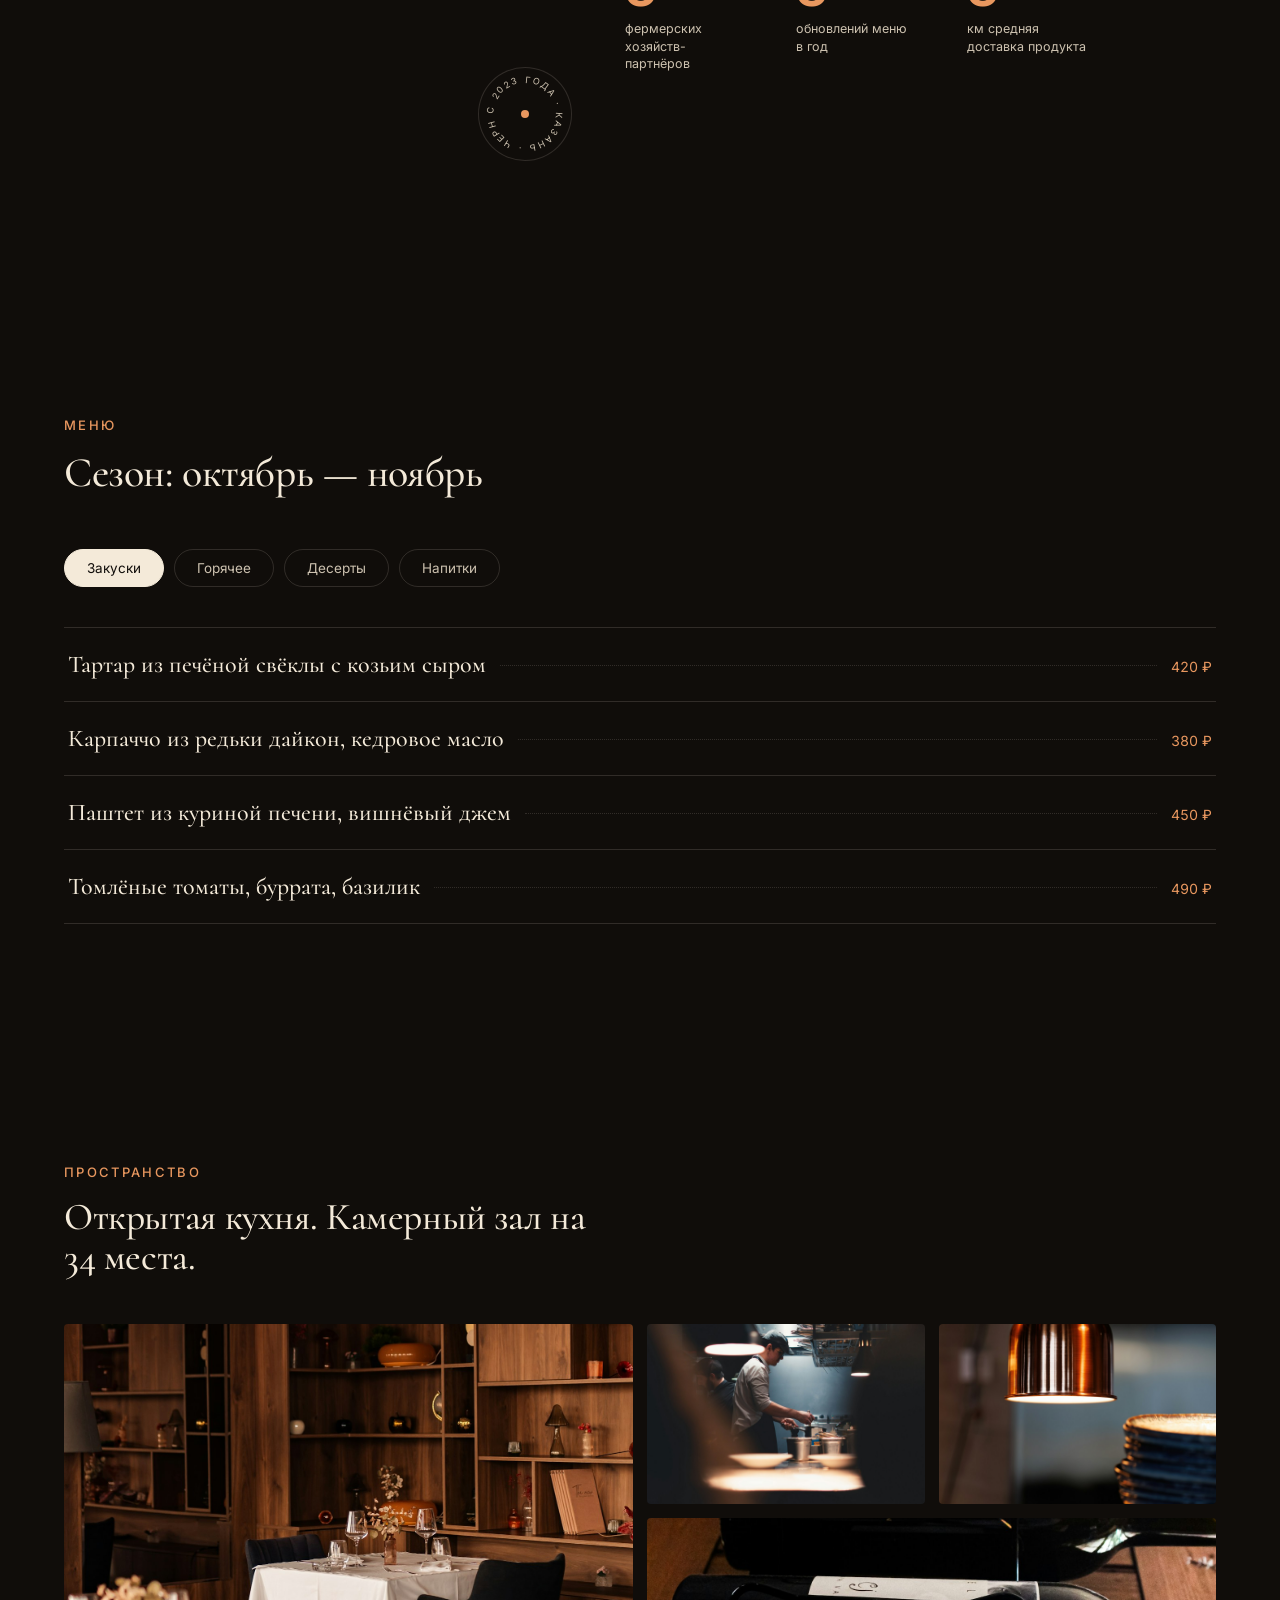
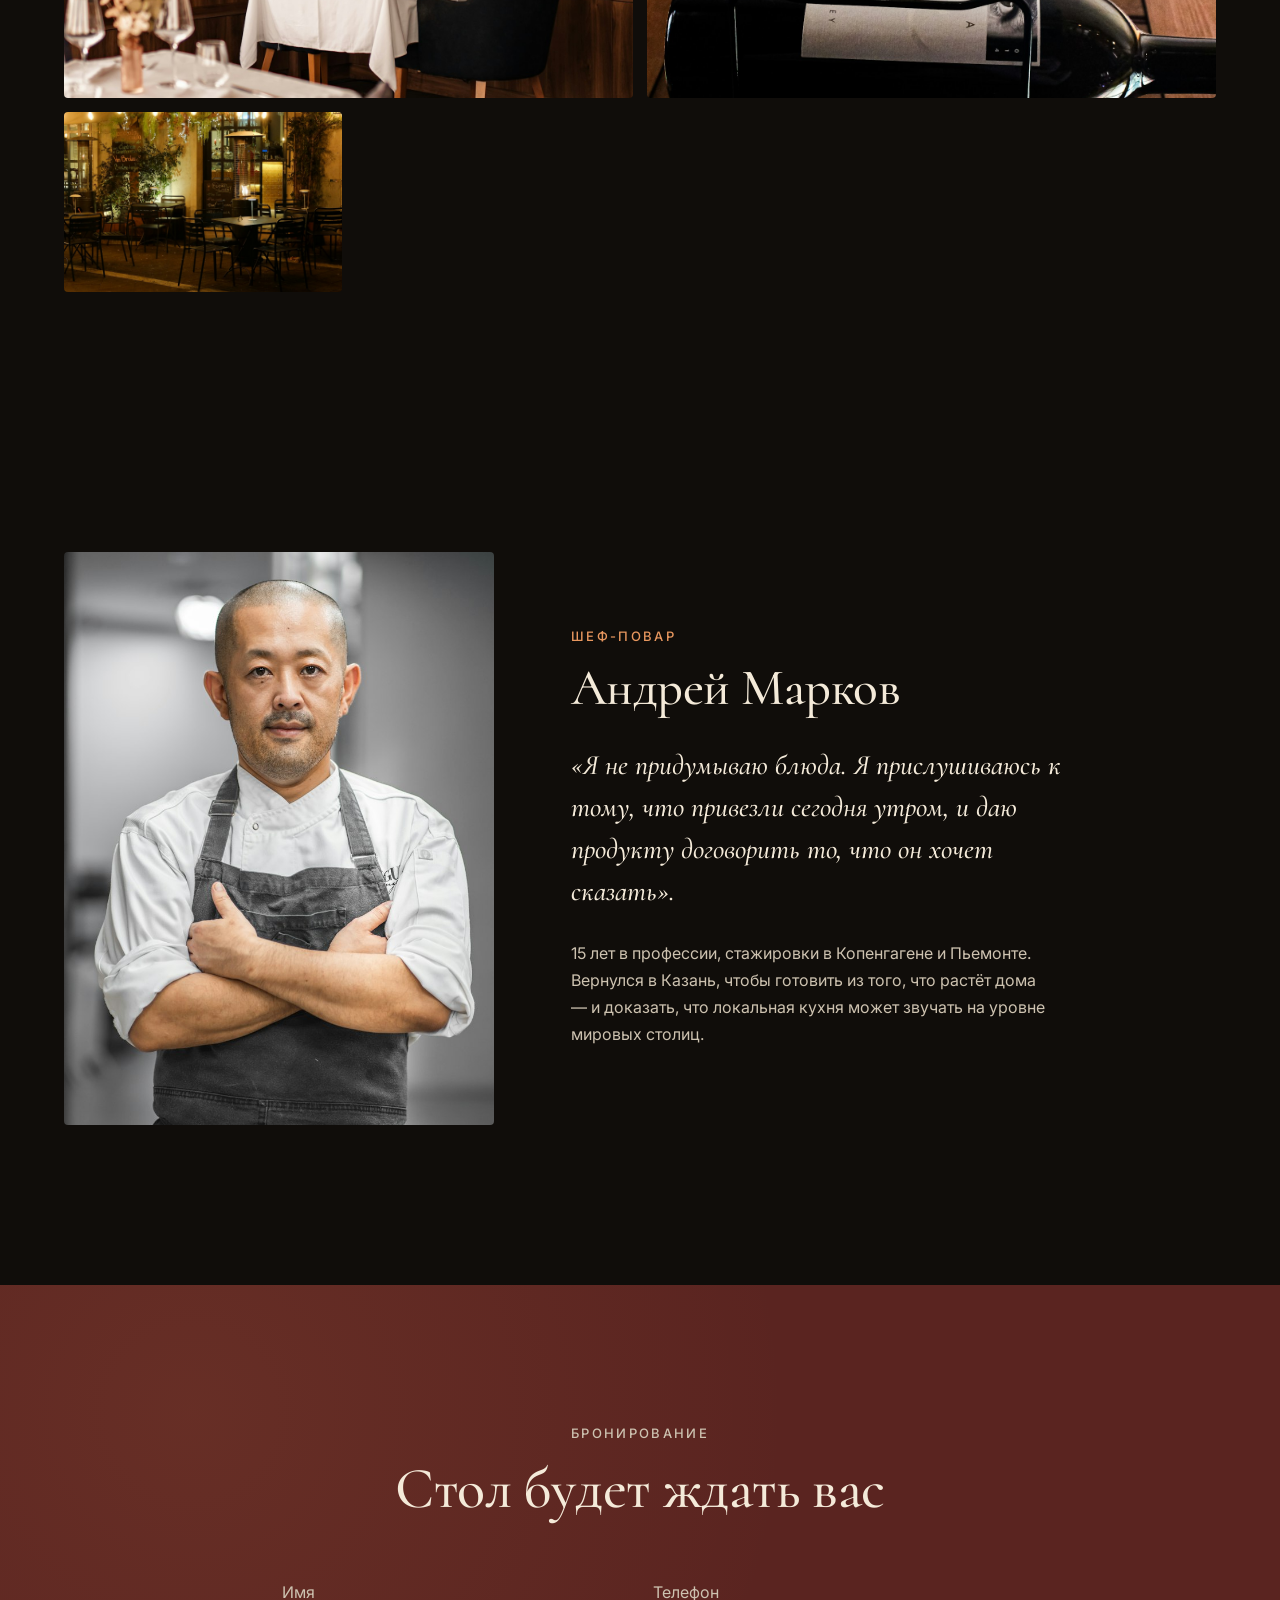
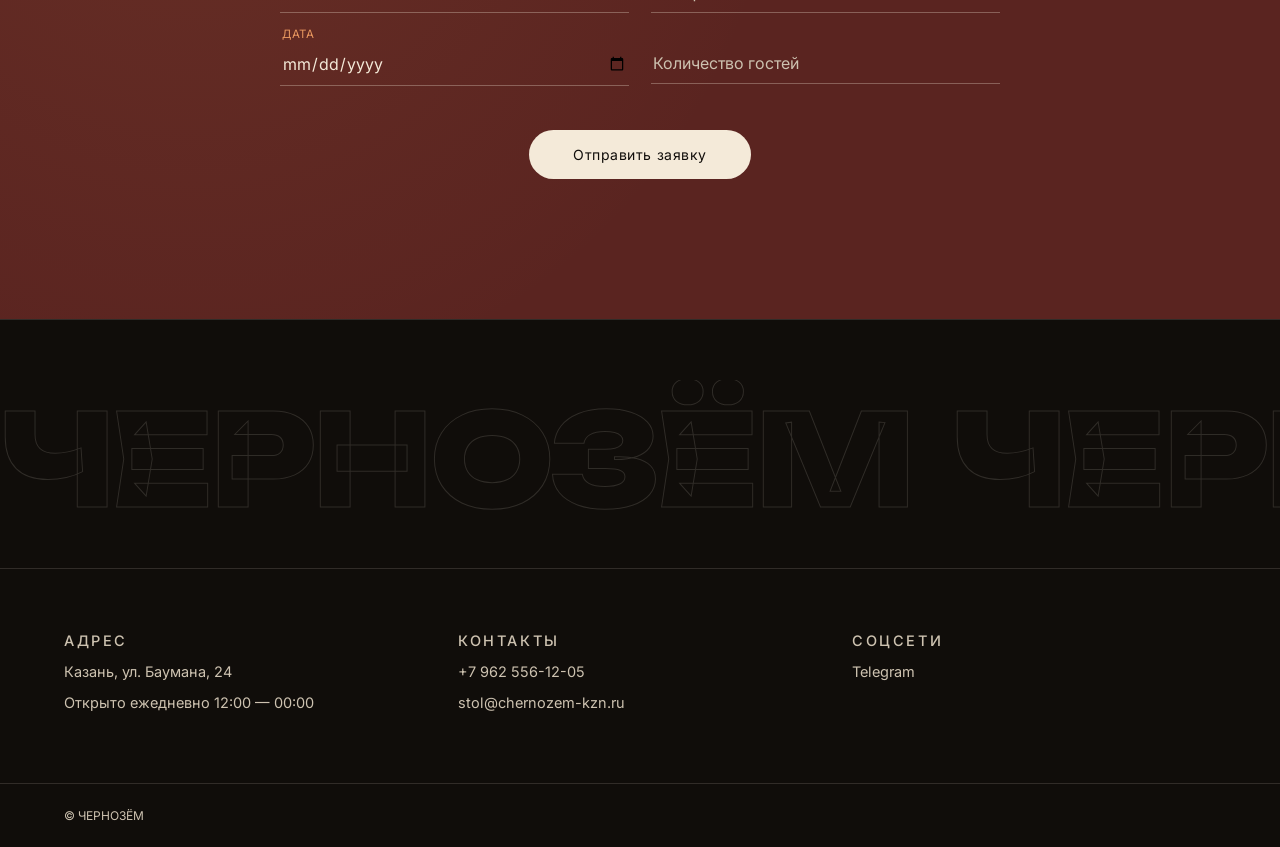
==== commit 61007b5b: "Remove year from footer copyright across all sites Co-Authored-By: Claude Sonnet 5 <noreply@anthropi" ====
--- a/01-gastro-chernozem/index.html
+++ b/01-gastro-chernozem/index.html
@@ -304,7 +304,7 @@
     </div>
   </div>
   <div class="footer__bottom">
-    <span>© 2026 ЧЕРНОЗЁМ</span>
+    <span>© ЧЕРНОЗЁМ</span>
   </div>
 </footer>
 
